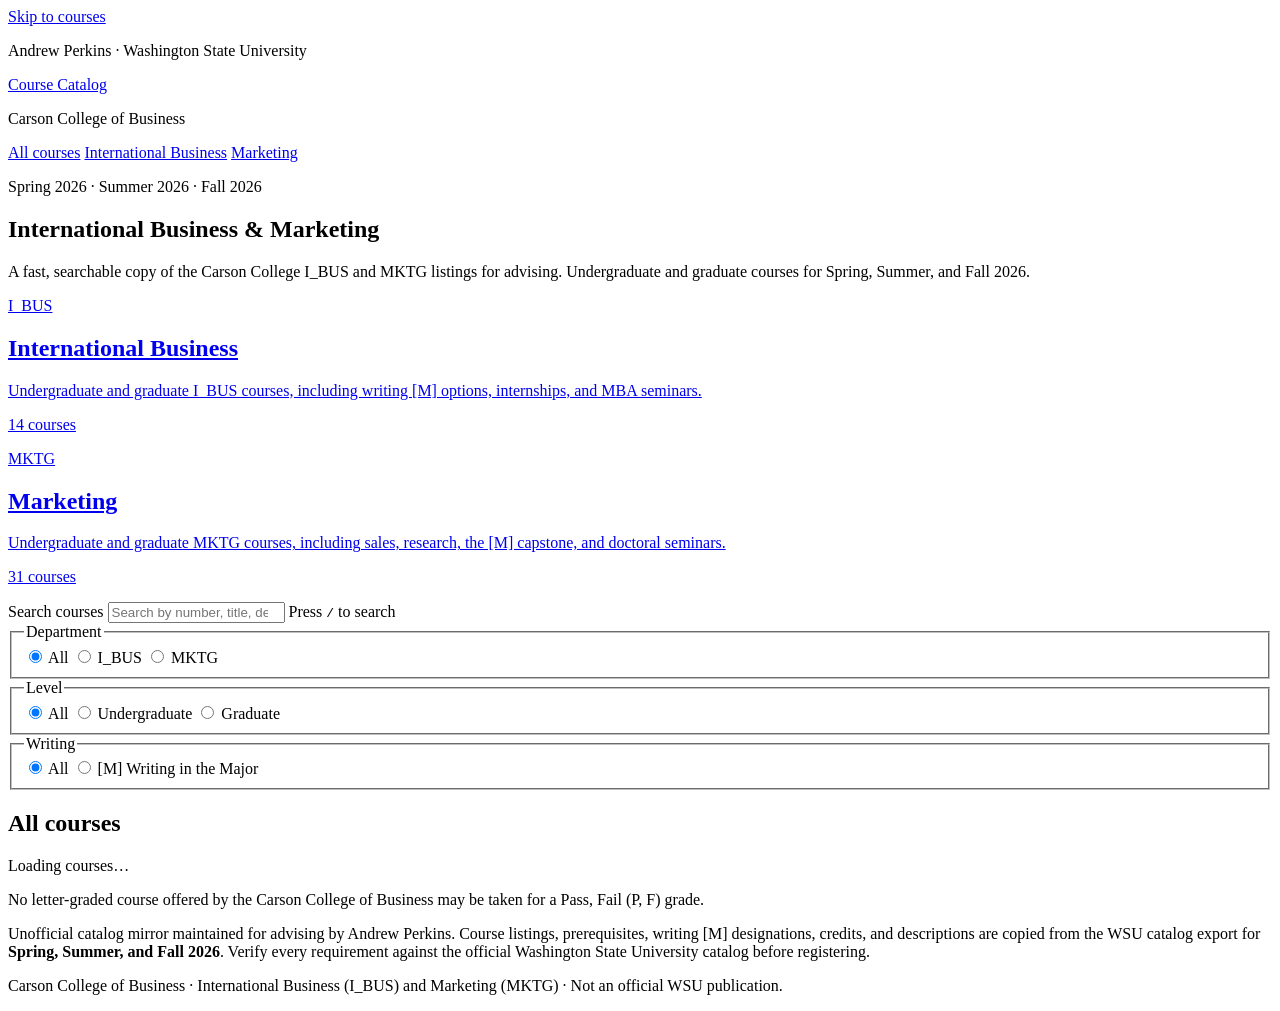
==== site/index.html @ e0401367 "Add searchable static catalog for I_BUS and MKTG 2026 Parse the Carson College Word export into a Cl" ====
<!DOCTYPE html>
<html lang="en">
<head>
  <meta charset="utf-8">
  <meta name="viewport" content="width=device-width, initial-scale=1">
  <title>WSU Carson College Course Catalog · I_BUS & MKTG</title>
  <meta name="description" content="Searchable unofficial mirror of Washington State University Carson College International Business and Marketing courses for Spring, Summer, and Fall 2026.">
  <meta name="theme-color" content="#981e32">
  <link rel="icon" href="/assets/favicon.svg" type="image/svg+xml">
  <link rel="preconnect" href="https://fonts.googleapis.com">
  <link rel="preconnect" href="https://fonts.gstatic.com" crossorigin>
  <link href="https://fonts.googleapis.com/css2?family=Cormorant+Garamond:ital,wght@0,600;0,700;1,600&family=Source+Sans+3:ital,wght@0,400;0,500;0,600;0,700;1,400&display=swap" rel="stylesheet">
  <link rel="stylesheet" href="/assets/styles.css">
</head>
<body data-page="home">
  <a class="skip-link" href="#catalog">Skip to courses</a>
  <header class="masthead">
    <div class="masthead-inner">
      <p class="eyebrow">Andrew Perkins · Washington State University</p>
      <div class="brand-row">
        <a class="wordmark" href="/">Course Catalog</a>
        <p class="brand-sub">Carson College of Business</p>
      </div>
      <nav class="primary-nav" aria-label="Departments">
        <a href="/" aria-current="page">All courses</a>
        <a href="/ibus/" >International Business</a>
        <a href="/mktg/" >Marketing</a>
      </nav>
    </div>
  </header>

  <main>
    <section class="hero">
      <div class="hero-inner">
        <p class="terms">Spring 2026 · Summer 2026 · Fall 2026</p>
        <h1>International Business & Marketing</h1>
        <p class="lede">A fast, searchable copy of the Carson College I_BUS and MKTG listings for advising. Undergraduate and graduate courses for Spring, Summer, and Fall 2026.</p>
        
      </div>
    </section>

    
    <section class="dept-cards" aria-label="Departments">
      <div class="dept-cards-inner">
        <a class="dept-card" href="/ibus/">
          <p class="dept-code">I_BUS</p>
          <h2>International Business</h2>
          <p>Undergraduate and graduate I_BUS courses, including writing [M] options, internships, and MBA seminars.</p>
          <p class="dept-stat" data-dept-count="I_BUS">14 courses</p>
        </a>
        <a class="dept-card" href="/mktg/">
          <p class="dept-code">MKTG</p>
          <h2>Marketing</h2>
          <p>Undergraduate and graduate MKTG courses, including sales, research, the [M] capstone, and doctoral seminars.</p>
          <p class="dept-stat" data-dept-count="MKTG">31 courses</p>
        </a>
      </div>
    </section>


    <section class="toolbar" aria-label="Search and filters">
      <div class="toolbar-inner">
        <label class="search-field">
          <span class="search-label">Search courses</span>
          <input id="search" type="search" name="q" placeholder="Search by number, title, description, or prerequisite" autocomplete="off" spellcheck="false">
          <span class="search-hint">Press <kbd>/</kbd> to search</span>
        </label>
        <div class="filters">
          <fieldset class="filter-group" data-filter="dept" >
            <legend>Department</legend>
            <label><input type="radio" name="dept" value="all" checked> All</label>
            <label><input type="radio" name="dept" value="I_BUS"> I_BUS</label>
            <label><input type="radio" name="dept" value="MKTG"> MKTG</label>
          </fieldset>
          <fieldset class="filter-group" data-filter="level">
            <legend>Level</legend>
            <label><input type="radio" name="level" value="all" checked> All</label>
            <label><input type="radio" name="level" value="undergraduate"> Undergraduate</label>
            <label><input type="radio" name="level" value="graduate"> Graduate</label>
          </fieldset>
          <fieldset class="filter-group" data-filter="writing">
            <legend>Writing</legend>
            <label><input type="radio" name="writing" value="all" checked> All</label>
            <label><input type="radio" name="writing" value="m"> [M] Writing in the Major</label>
          </fieldset>
        </div>
      </div>
    </section>

    <section id="catalog" class="catalog" aria-live="polite">
      <div class="catalog-inner">
        <div class="catalog-head">
          <h2 class="catalog-title">All courses</h2>
          <p id="result-count" class="result-count">Loading courses…</p>
        </div>
        <p class="policy">No letter-graded course offered by the Carson College of Business may be taken for a Pass, Fail (P, F) grade.</p>
        <div id="course-list" class="course-list"></div>
        <p id="empty-state" class="empty-state" hidden>No courses match those filters. Try a different search or clear a filter.</p>
        <noscript><p class="empty-state">This catalog search needs JavaScript. Enable it to browse I_BUS and MKTG courses.</p></noscript>
      </div>
    </section>
  </main>

  <footer class="site-footer">
    <div class="footer-inner">
      <p>Unofficial catalog mirror maintained for advising by Andrew Perkins. Course listings, prerequisites, writing [M] designations, credits, and descriptions are copied from the WSU catalog export for <strong>Spring, Summer, and Fall 2026</strong>. Verify every requirement against the official Washington State University catalog before registering.</p>
      <p class="footer-meta">Carson College of Business · International Business (I_BUS) and Marketing (MKTG) · Not an official WSU publication.</p>
    </div>
  </footer>
  <script src="/assets/app.js" defer></script>
</body>
</html>
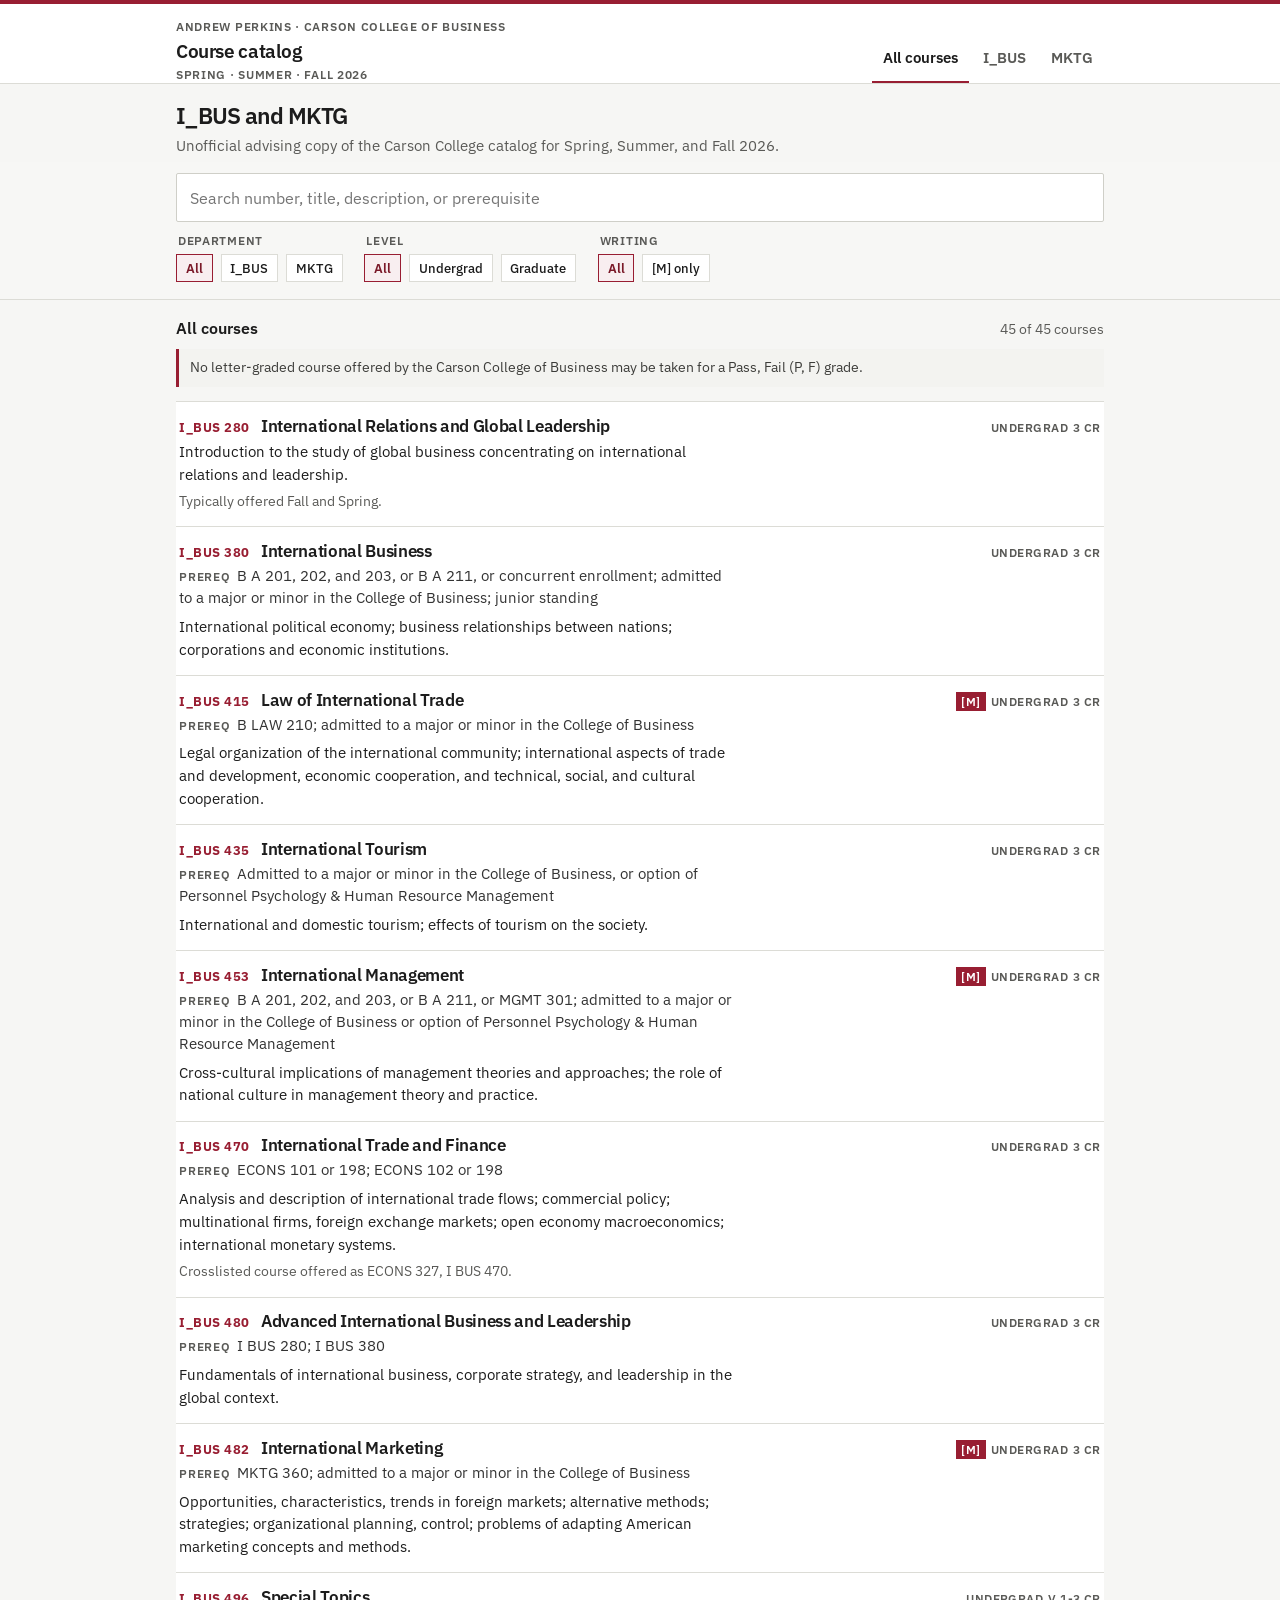
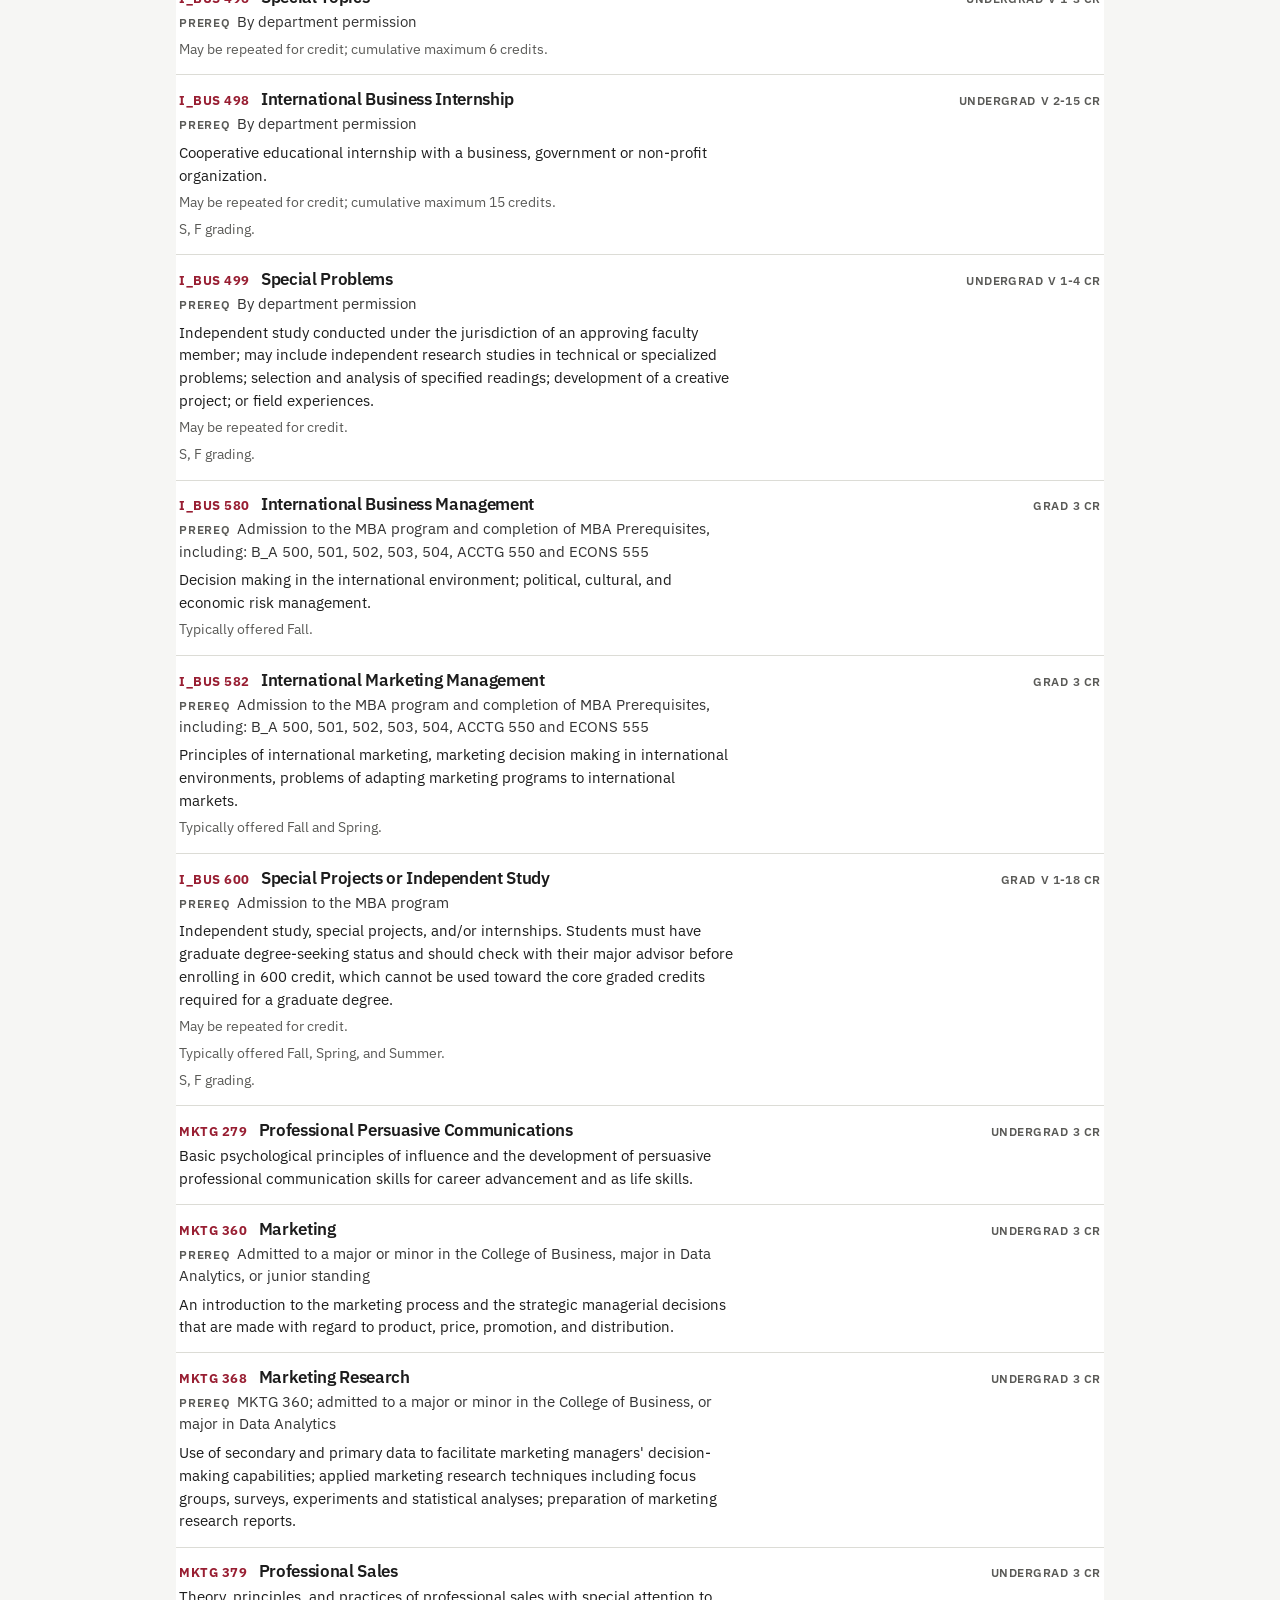
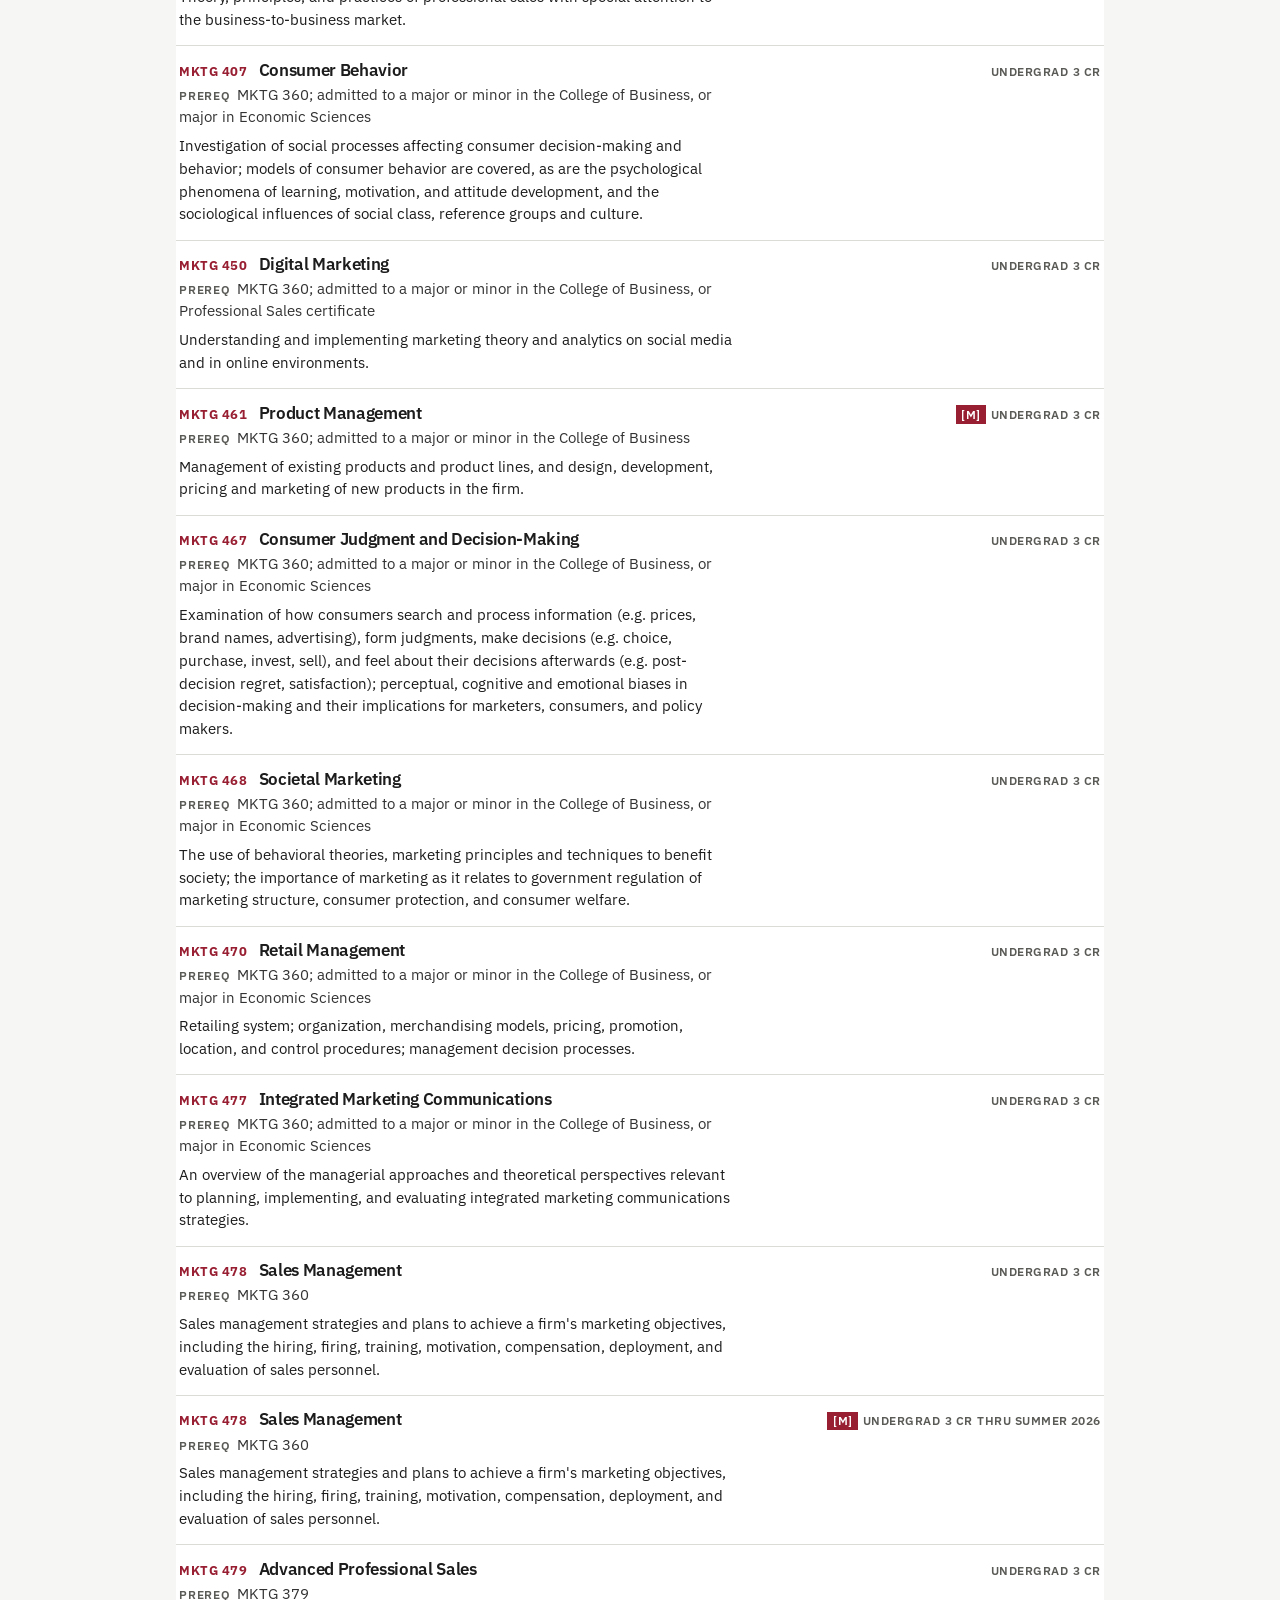
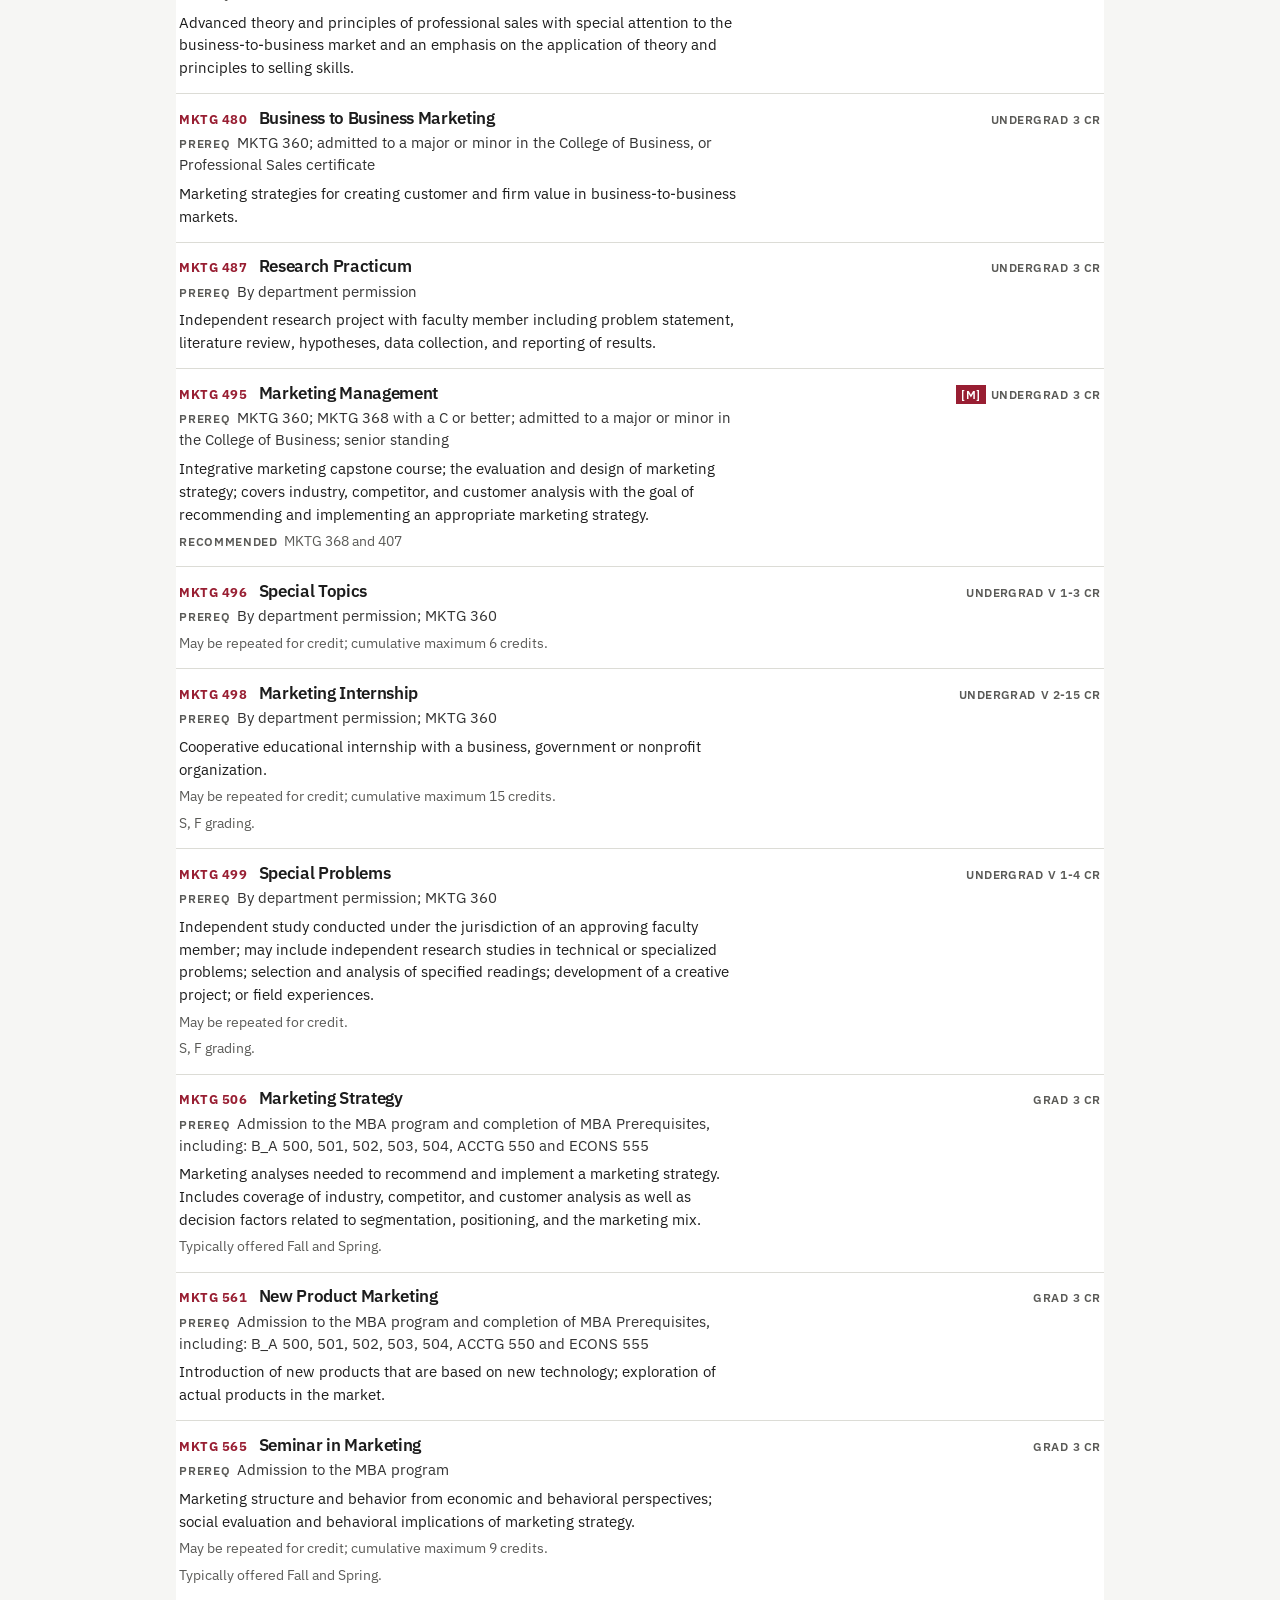
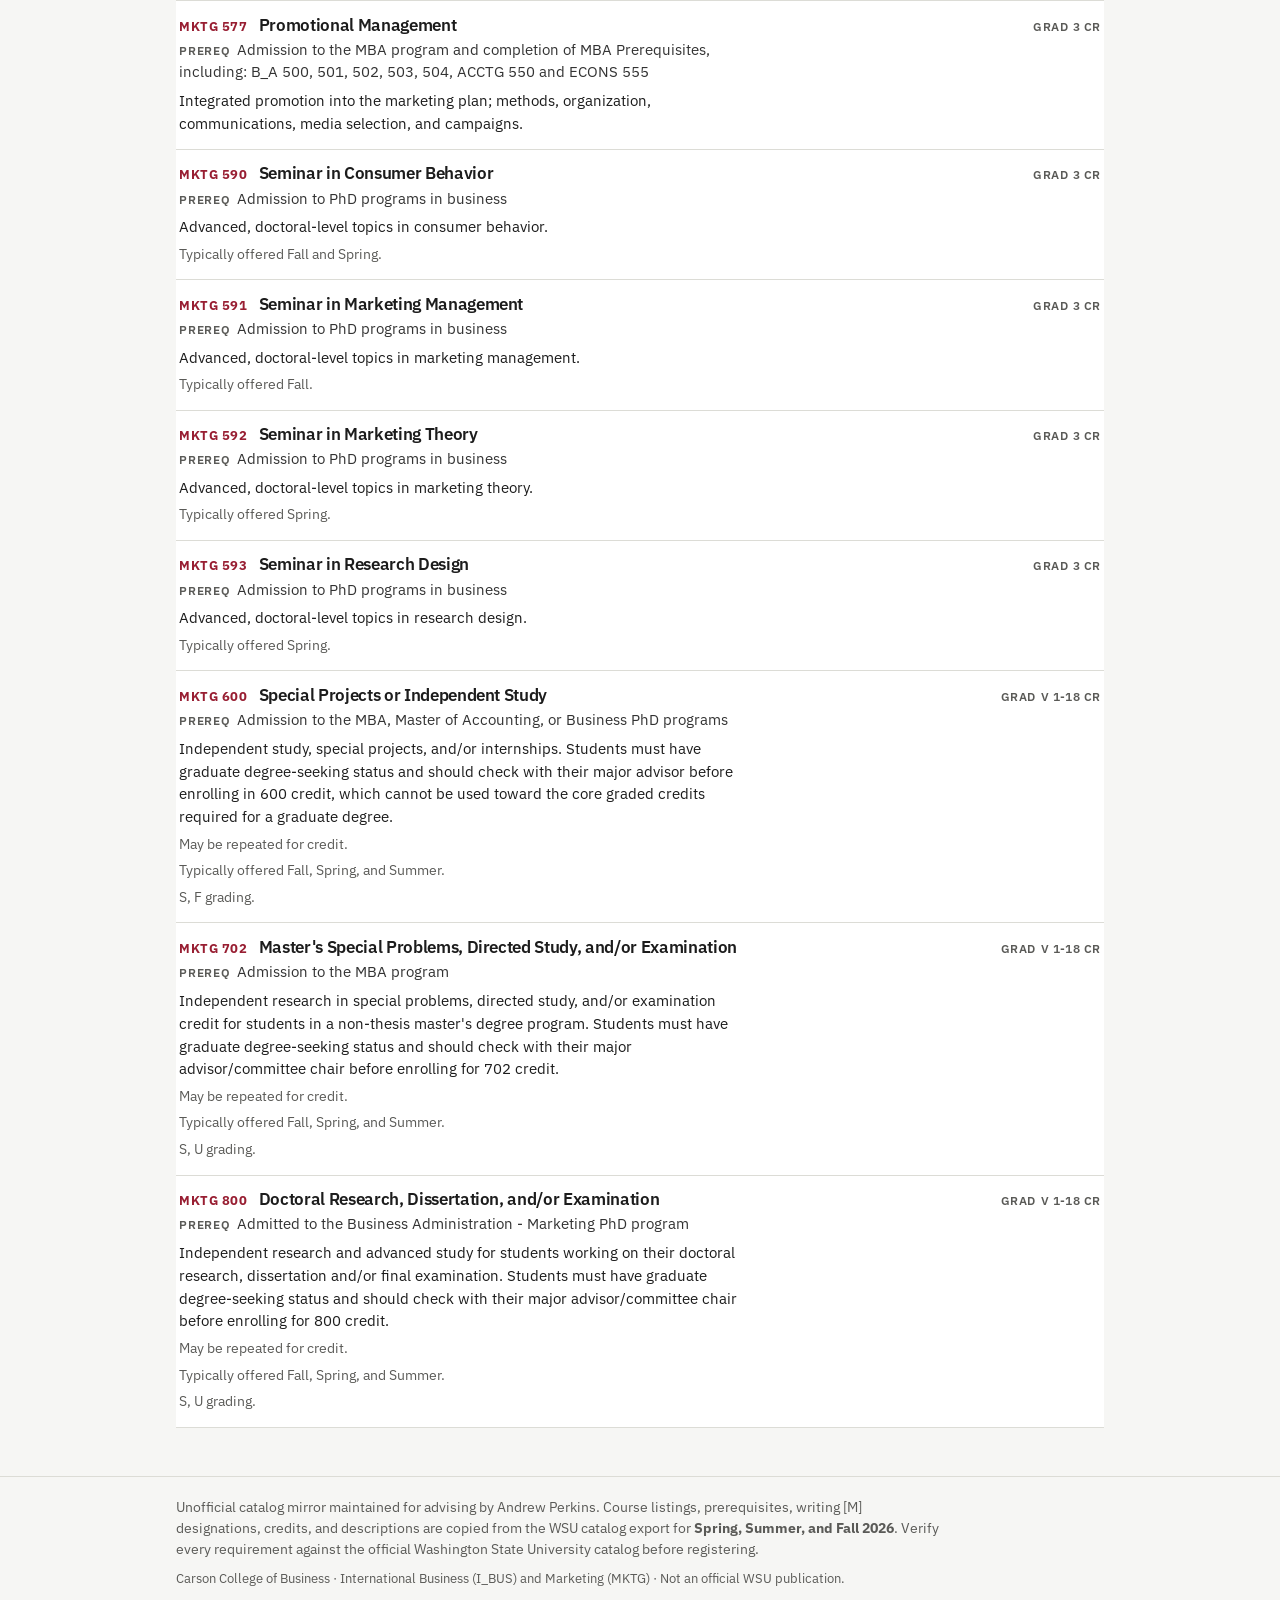
==== commit 8ec55d84: "Fix GitHub Pages asset paths and tighten catalog UI Use relative CSS/JS/nav links and resolve course" ====
--- a/site/index.html
+++ b/site/index.html
@@ -5,83 +5,62 @@
   <meta name="viewport" content="width=device-width, initial-scale=1">
   <title>WSU Carson College Course Catalog · I_BUS & MKTG</title>
   <meta name="description" content="Searchable unofficial mirror of Washington State University Carson College International Business and Marketing courses for Spring, Summer, and Fall 2026.">
-  <meta name="theme-color" content="#981e32">
-  <link rel="icon" href="/assets/favicon.svg" type="image/svg+xml">
+  <meta name="theme-color" content="#f6f6f4">
+  <link rel="icon" href="assets/favicon.svg" type="image/svg+xml">
   <link rel="preconnect" href="https://fonts.googleapis.com">
   <link rel="preconnect" href="https://fonts.gstatic.com" crossorigin>
-  <link href="https://fonts.googleapis.com/css2?family=Cormorant+Garamond:ital,wght@0,600;0,700;1,600&family=Source+Sans+3:ital,wght@0,400;0,500;0,600;0,700;1,400&display=swap" rel="stylesheet">
-  <link rel="stylesheet" href="/assets/styles.css">
+  <link href="https://fonts.googleapis.com/css2?family=IBM+Plex+Sans:ital,wght@0,400;0,500;0,600;0,700;1,400&display=swap" rel="stylesheet">
+  <link rel="stylesheet" href="assets/styles.css">
 </head>
 <body data-page="home">
   <a class="skip-link" href="#catalog">Skip to courses</a>
-  <header class="masthead">
-    <div class="masthead-inner">
-      <p class="eyebrow">Andrew Perkins · Washington State University</p>
-      <div class="brand-row">
-        <a class="wordmark" href="/">Course Catalog</a>
-        <p class="brand-sub">Carson College of Business</p>
+  <header class="site-header">
+    <div class="header-inner">
+      <div class="brand">
+        <p class="brand-kicker">Andrew Perkins · Carson College of Business</p>
+        <a class="brand-title" href="./">Course catalog</a>
+        <p class="brand-terms">Spring · Summer · Fall 2026</p>
       </div>
       <nav class="primary-nav" aria-label="Departments">
-        <a href="/" aria-current="page">All courses</a>
-        <a href="/ibus/" >International Business</a>
-        <a href="/mktg/" >Marketing</a>
+        <a href="./" aria-current="page">All courses</a>
+        <a href="ibus/" >I_BUS</a>
+        <a href="mktg/" >MKTG</a>
       </nav>
     </div>
   </header>
 
   <main>
-    <section class="hero">
-      <div class="hero-inner">
-        <p class="terms">Spring 2026 · Summer 2026 · Fall 2026</p>
-        <h1>International Business & Marketing</h1>
-        <p class="lede">A fast, searchable copy of the Carson College I_BUS and MKTG listings for advising. Undergraduate and graduate courses for Spring, Summer, and Fall 2026.</p>
+    <section class="intro">
+      <div class="intro-inner">
+        <h1>I_BUS and MKTG</h1>
+        <p class="lede">Unofficial advising copy of the Carson College catalog for Spring, Summer, and Fall 2026.</p>
         
       </div>
     </section>
 
-    
-    <section class="dept-cards" aria-label="Departments">
-      <div class="dept-cards-inner">
-        <a class="dept-card" href="/ibus/">
-          <p class="dept-code">I_BUS</p>
-          <h2>International Business</h2>
-          <p>Undergraduate and graduate I_BUS courses, including writing [M] options, internships, and MBA seminars.</p>
-          <p class="dept-stat" data-dept-count="I_BUS">14 courses</p>
-        </a>
-        <a class="dept-card" href="/mktg/">
-          <p class="dept-code">MKTG</p>
-          <h2>Marketing</h2>
-          <p>Undergraduate and graduate MKTG courses, including sales, research, the [M] capstone, and doctoral seminars.</p>
-          <p class="dept-stat" data-dept-count="MKTG">31 courses</p>
-        </a>
-      </div>
-    </section>
-
-
     <section class="toolbar" aria-label="Search and filters">
       <div class="toolbar-inner">
         <label class="search-field">
-          <span class="search-label">Search courses</span>
-          <input id="search" type="search" name="q" placeholder="Search by number, title, description, or prerequisite" autocomplete="off" spellcheck="false">
-          <span class="search-hint">Press <kbd>/</kbd> to search</span>
+          <span class="visually-hidden">Search courses</span>
+          <input id="search" type="search" name="q" placeholder="Search number, title, description, or prerequisite" autocomplete="off" spellcheck="false">
         </label>
         <div class="filters">
           <fieldset class="filter-group" data-filter="dept" >
             <legend>Department</legend>
-            <label><input type="radio" name="dept" value="all" checked> All</label>
-            <label><input type="radio" name="dept" value="I_BUS"> I_BUS</label>
-            <label><input type="radio" name="dept" value="MKTG"> MKTG</label>
+            <label class="chip"><input type="radio" name="dept" value="all" checked> All</label>
+            <label class="chip"><input type="radio" name="dept" value="I_BUS"> I_BUS</label>
+            <label class="chip"><input type="radio" name="dept" value="MKTG"> MKTG</label>
           </fieldset>
           <fieldset class="filter-group" data-filter="level">
             <legend>Level</legend>
-            <label><input type="radio" name="level" value="all" checked> All</label>
-            <label><input type="radio" name="level" value="undergraduate"> Undergraduate</label>
-            <label><input type="radio" name="level" value="graduate"> Graduate</label>
+            <label class="chip"><input type="radio" name="level" value="all" checked> All</label>
+            <label class="chip"><input type="radio" name="level" value="undergraduate"> Undergrad</label>
+            <label class="chip"><input type="radio" name="level" value="graduate"> Graduate</label>
           </fieldset>
           <fieldset class="filter-group" data-filter="writing">
             <legend>Writing</legend>
-            <label><input type="radio" name="writing" value="all" checked> All</label>
-            <label><input type="radio" name="writing" value="m"> [M] Writing in the Major</label>
+            <label class="chip"><input type="radio" name="writing" value="all" checked> All</label>
+            <label class="chip"><input type="radio" name="writing" value="m"> [M] only</label>
           </fieldset>
         </div>
       </div>
@@ -95,7 +74,10 @@
         </div>
         <p class="policy">No letter-graded course offered by the Carson College of Business may be taken for a Pass, Fail (P, F) grade.</p>
         <div id="course-list" class="course-list"></div>
-        <p id="empty-state" class="empty-state" hidden>No courses match those filters. Try a different search or clear a filter.</p>
+        <div id="empty-state" class="empty-state" hidden>
+          <p id="empty-copy">No courses match those filters.</p>
+          <button type="button" id="clear-filters">Clear search and filters</button>
+        </div>
         <noscript><p class="empty-state">This catalog search needs JavaScript. Enable it to browse I_BUS and MKTG courses.</p></noscript>
       </div>
     </section>
@@ -107,6 +89,6 @@
       <p class="footer-meta">Carson College of Business · International Business (I_BUS) and Marketing (MKTG) · Not an official WSU publication.</p>
     </div>
   </footer>
-  <script src="/assets/app.js" defer></script>
+  <script src="assets/app.js" defer></script>
 </body>
 </html>
--- a/site/assets/styles.css
+++ b/site/assets/styles.css
@@ -0,0 +1,469 @@
+:root {
+  --crimson: #981e32;
+  --crimson-ink: #7a1828;
+  --ink: #1c1c1c;
+  --muted: #5a5a57;
+  --line: #dcdcd6;
+  --bg: #f6f6f4;
+  --card: #ffffff;
+  --focus: #0b57d0;
+  --sans: "IBM Plex Sans", "Segoe UI", system-ui, sans-serif;
+  --max: 58rem;
+}
+
+*,
+*::before,
+*::after {
+  box-sizing: border-box;
+}
+
+html {
+  scroll-behavior: smooth;
+}
+
+body {
+  margin: 0;
+  color: var(--ink);
+  background: var(--bg);
+  font-family: var(--sans);
+  font-size: 1rem;
+  line-height: 1.5;
+}
+
+a {
+  color: var(--crimson-ink);
+}
+
+a:hover {
+  color: var(--crimson);
+}
+
+:focus-visible {
+  outline: 2px solid var(--focus);
+  outline-offset: 2px;
+}
+
+.visually-hidden {
+  position: absolute;
+  width: 1px;
+  height: 1px;
+  padding: 0;
+  margin: -1px;
+  overflow: hidden;
+  clip: rect(0, 0, 0, 0);
+  border: 0;
+}
+
+.skip-link {
+  position: absolute;
+  left: 0.75rem;
+  top: -3.5rem;
+  z-index: 20;
+  padding: 0.45rem 0.7rem;
+  background: var(--ink);
+  color: #fff;
+  text-decoration: none;
+}
+
+.skip-link:focus {
+  top: 0.75rem;
+}
+
+.site-header {
+  border-top: 4px solid var(--crimson);
+  border-bottom: 1px solid var(--line);
+  background: var(--card);
+}
+
+.header-inner,
+.intro-inner,
+.toolbar-inner,
+.catalog-inner,
+.footer-inner {
+  width: min(calc(100% - 1.5rem), var(--max));
+  margin: 0 auto;
+}
+
+.header-inner {
+  display: flex;
+  flex-wrap: wrap;
+  align-items: end;
+  justify-content: space-between;
+  gap: 0.65rem 1.25rem;
+  padding: 0.85rem 0 0;
+}
+
+.brand-kicker,
+.brand-terms,
+.filter-group legend,
+.meta-label,
+.prefix-note {
+  margin: 0;
+  color: var(--muted);
+  font-size: 0.72rem;
+  font-weight: 600;
+  letter-spacing: 0.06em;
+  text-transform: uppercase;
+}
+
+.brand-title {
+  display: inline-block;
+  margin-top: 0.15rem;
+  color: var(--ink);
+  text-decoration: none;
+  font-size: 1.2rem;
+  font-weight: 600;
+  letter-spacing: -0.02em;
+}
+
+.brand-title:hover {
+  color: var(--crimson);
+}
+
+.primary-nav {
+  display: flex;
+  gap: 0.15rem;
+}
+
+.primary-nav a {
+  color: var(--muted);
+  text-decoration: none;
+  padding: 0.7rem 0.7rem 0.75rem;
+  border-bottom: 2px solid transparent;
+  font-size: 0.92rem;
+  font-weight: 600;
+}
+
+.primary-nav a:hover,
+.primary-nav a[aria-current="page"] {
+  color: var(--ink);
+  border-bottom-color: var(--crimson);
+}
+
+.intro {
+  padding: 1.1rem 0 0.35rem;
+}
+
+.intro h1 {
+  margin: 0 0 0.25rem;
+  font-size: 1.45rem;
+  font-weight: 600;
+  letter-spacing: -0.03em;
+  line-height: 1.2;
+}
+
+.lede {
+  margin: 0;
+  max-width: 42rem;
+  color: var(--muted);
+  font-size: 0.95rem;
+}
+
+.prefix-note {
+  margin-top: 0.45rem;
+}
+
+.toolbar {
+  position: sticky;
+  top: 0;
+  z-index: 5;
+  padding: 0.7rem 0 0.8rem;
+  background: color-mix(in srgb, var(--bg) 92%, #fff);
+  border-bottom: 1px solid var(--line);
+}
+
+.search-field {
+  display: block;
+}
+
+#search {
+  width: 100%;
+  padding: 0.7rem 0.8rem;
+  border: 1px solid #cfcfc8;
+  border-radius: 2px;
+  background: var(--card);
+  color: var(--ink);
+  font: inherit;
+}
+
+#search:focus {
+  border-color: var(--crimson);
+  box-shadow: 0 0 0 3px rgba(152, 30, 50, 0.12);
+  outline: none;
+}
+
+.filters {
+  display: flex;
+  flex-wrap: wrap;
+  gap: 0.65rem 1.1rem;
+  margin-top: 0.65rem;
+}
+
+.filter-group {
+  margin: 0;
+  padding: 0;
+  border: 0;
+}
+
+.filter-group[hidden] {
+  display: none;
+}
+
+.filter-group legend {
+  margin-bottom: 0.3rem;
+}
+
+.chip {
+  position: relative;
+  display: inline-flex;
+  align-items: center;
+  margin: 0 0.25rem 0.25rem 0;
+  padding: 0.18rem 0.55rem;
+  border: 1px solid var(--line);
+  background: var(--card);
+  font-size: 0.84rem;
+  font-weight: 500;
+  cursor: pointer;
+}
+
+.chip input {
+  position: absolute;
+  opacity: 0;
+  pointer-events: none;
+}
+
+.chip:has(input:checked) {
+  border-color: var(--crimson);
+  background: #f8eef0;
+  color: var(--crimson-ink);
+  font-weight: 600;
+}
+
+.chip:has(input:focus-visible) {
+  outline: 2px solid var(--focus);
+  outline-offset: 2px;
+}
+
+.catalog {
+  padding: 1rem 0 3rem;
+}
+
+.catalog-head {
+  display: flex;
+  flex-wrap: wrap;
+  justify-content: space-between;
+  gap: 0.25rem 1rem;
+  align-items: baseline;
+  margin-bottom: 0.55rem;
+}
+
+.catalog-title {
+  margin: 0;
+  font-size: 1rem;
+  font-weight: 600;
+}
+
+.result-count {
+  margin: 0;
+  color: var(--muted);
+  font-size: 0.9rem;
+}
+
+.policy {
+  margin: 0 0 0.85rem;
+  padding: 0.55rem 0.7rem;
+  border-left: 3px solid var(--crimson);
+  background: #f3f3f0;
+  color: #3d3d3a;
+  font-size: 0.88rem;
+}
+
+.course-list {
+  border-top: 1px solid var(--line);
+  background: var(--card);
+}
+
+.course {
+  padding: 0.85rem 0.2rem 0.9rem;
+  border-bottom: 1px solid var(--line);
+  scroll-margin-top: 7.25rem;
+}
+
+.course:target,
+.course.is-target {
+  background: #fff8f8;
+  box-shadow: inset 3px 0 0 var(--crimson);
+  padding-left: 0.7rem;
+}
+
+.course-top {
+  display: flex;
+  flex-wrap: wrap;
+  align-items: baseline;
+  gap: 0.35rem 0.7rem;
+  margin-bottom: 0.15rem;
+}
+
+.course-code {
+  color: var(--crimson);
+  text-decoration: none;
+  font-size: 0.82rem;
+  font-weight: 700;
+  letter-spacing: 0.04em;
+  font-variant-numeric: tabular-nums;
+}
+
+.course-code:hover {
+  text-decoration: underline;
+}
+
+.course h2 {
+  margin: 0;
+  flex: 1 1 12rem;
+  font-size: 1.05rem;
+  font-weight: 600;
+  letter-spacing: -0.02em;
+  line-height: 1.3;
+}
+
+.badges {
+  display: flex;
+  flex-wrap: wrap;
+  gap: 0.3rem;
+  margin-left: auto;
+}
+
+.badge {
+  display: inline-flex;
+  align-items: center;
+  color: var(--muted);
+  font-size: 0.72rem;
+  font-weight: 600;
+  letter-spacing: 0.04em;
+  text-transform: uppercase;
+}
+
+.badge-m {
+  padding: 0.05rem 0.35rem;
+  background: var(--crimson);
+  color: #fff;
+}
+
+.course-body {
+  display: grid;
+  gap: 0.35rem;
+}
+
+.course p {
+  margin: 0;
+  max-width: 62ch;
+}
+
+.prereq {
+  color: #333;
+  font-size: 0.92rem;
+}
+
+.desc {
+  font-size: 0.95rem;
+}
+
+.meta-label {
+  display: inline;
+  margin-right: 0.4rem;
+}
+
+.crosslist,
+.repeatable,
+.grading,
+.offered,
+.recommended {
+  color: var(--muted);
+  font-size: 0.88rem;
+}
+
+mark {
+  background: #f3e3a6;
+  color: inherit;
+  padding: 0 0.08em;
+}
+
+.empty-state {
+  padding: 1.6rem 0.2rem;
+  color: var(--muted);
+}
+
+.empty-state p {
+  margin: 0 0 0.75rem;
+  font-size: 1rem;
+}
+
+.empty-state button,
+.text-link {
+  font: inherit;
+  font-weight: 600;
+  color: var(--crimson-ink);
+  background: none;
+  border: 0;
+  padding: 0;
+  text-decoration: underline;
+  cursor: pointer;
+}
+
+.site-footer {
+  border-top: 1px solid var(--line);
+  padding: 1.25rem 0 1.6rem;
+  color: var(--muted);
+  font-size: 0.88rem;
+}
+
+.site-footer p {
+  margin: 0 0 0.55rem;
+  max-width: 48rem;
+}
+
+.footer-meta {
+  font-size: 0.82rem;
+}
+
+@media (max-width: 720px) {
+  .header-inner,
+  .intro-inner,
+  .toolbar-inner,
+  .catalog-inner,
+  .footer-inner {
+    width: min(calc(100% - 1.15rem), var(--max));
+  }
+
+  .primary-nav a {
+    padding-inline: 0.5rem;
+  }
+
+  .badges {
+    margin-left: 0;
+    width: 100%;
+  }
+
+  .course h2 {
+    flex-basis: 100%;
+  }
+}
+
+@media (prefers-reduced-motion: reduce) {
+  html {
+    scroll-behavior: auto;
+  }
+}
+
+@media print {
+  .site-header,
+  .toolbar,
+  .skip-link {
+    display: none;
+  }
+
+  body,
+  .course-list {
+    background: #fff;
+  }
+}
